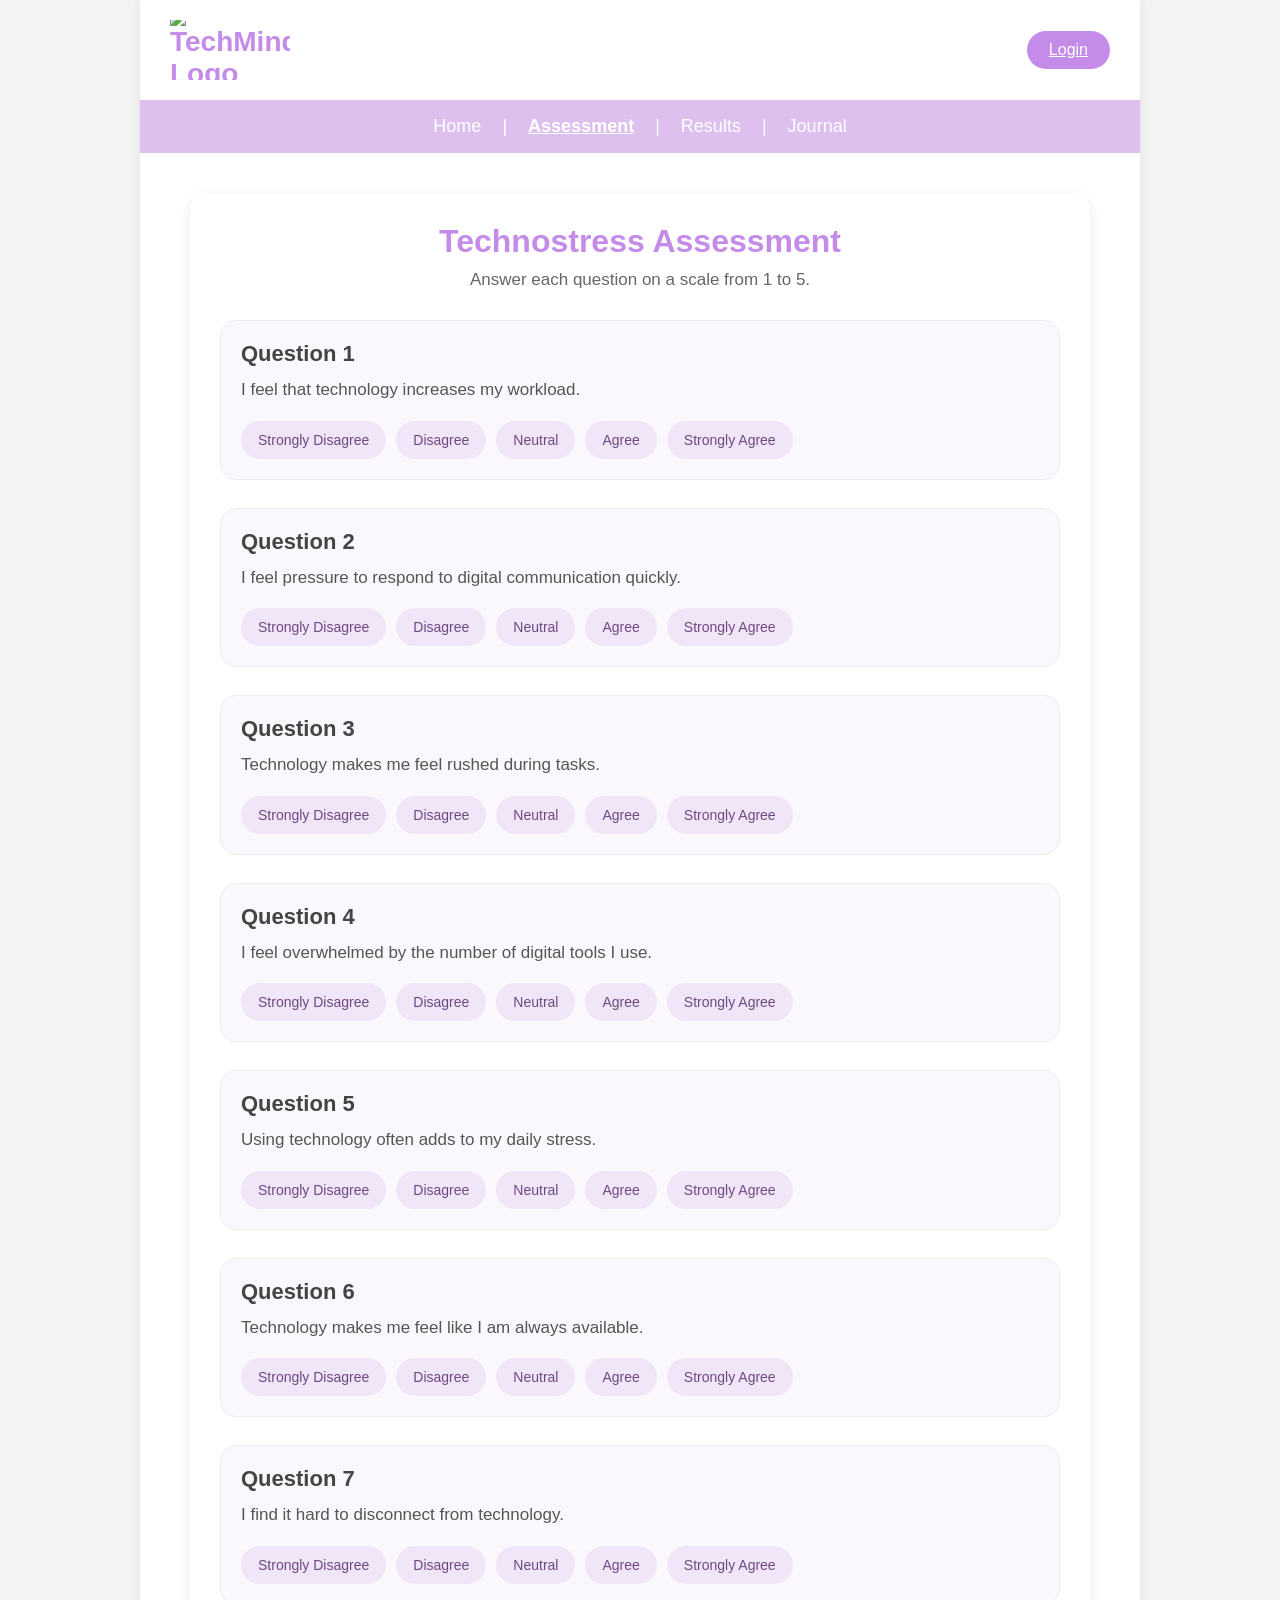
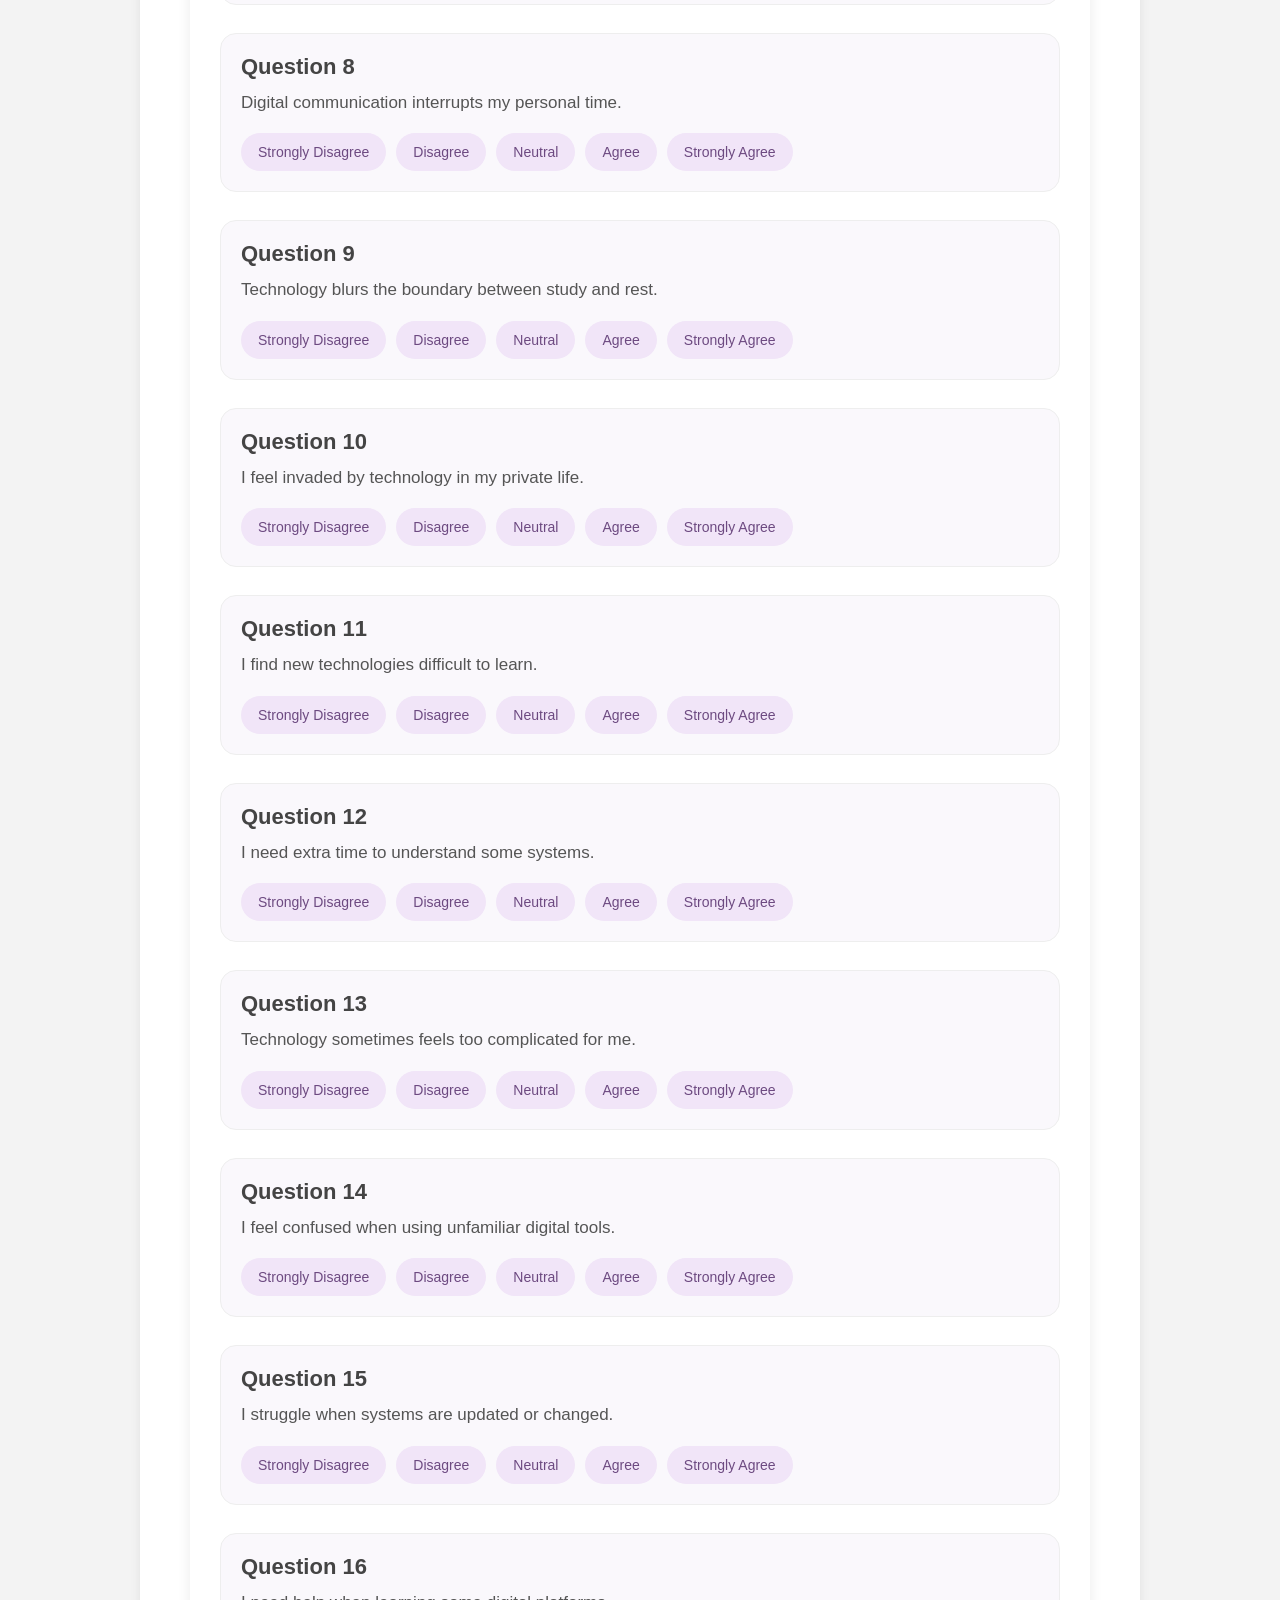
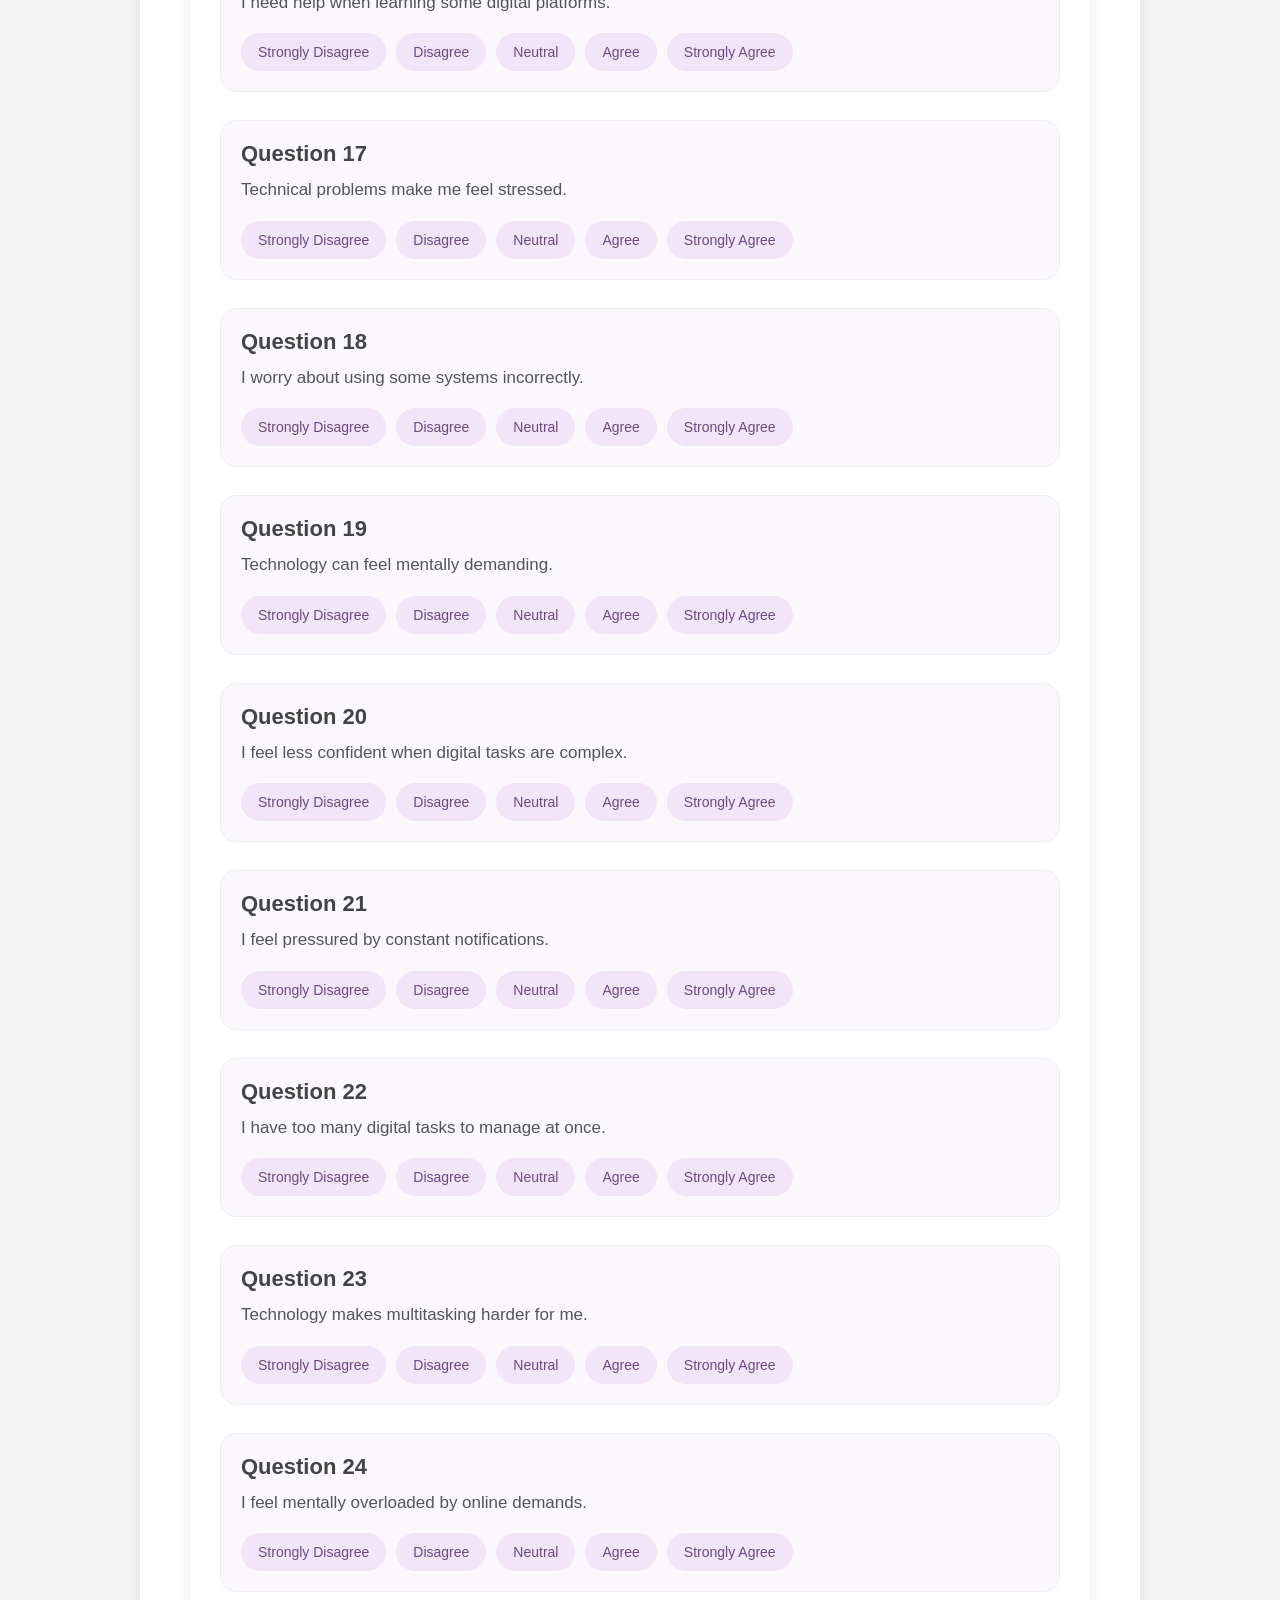
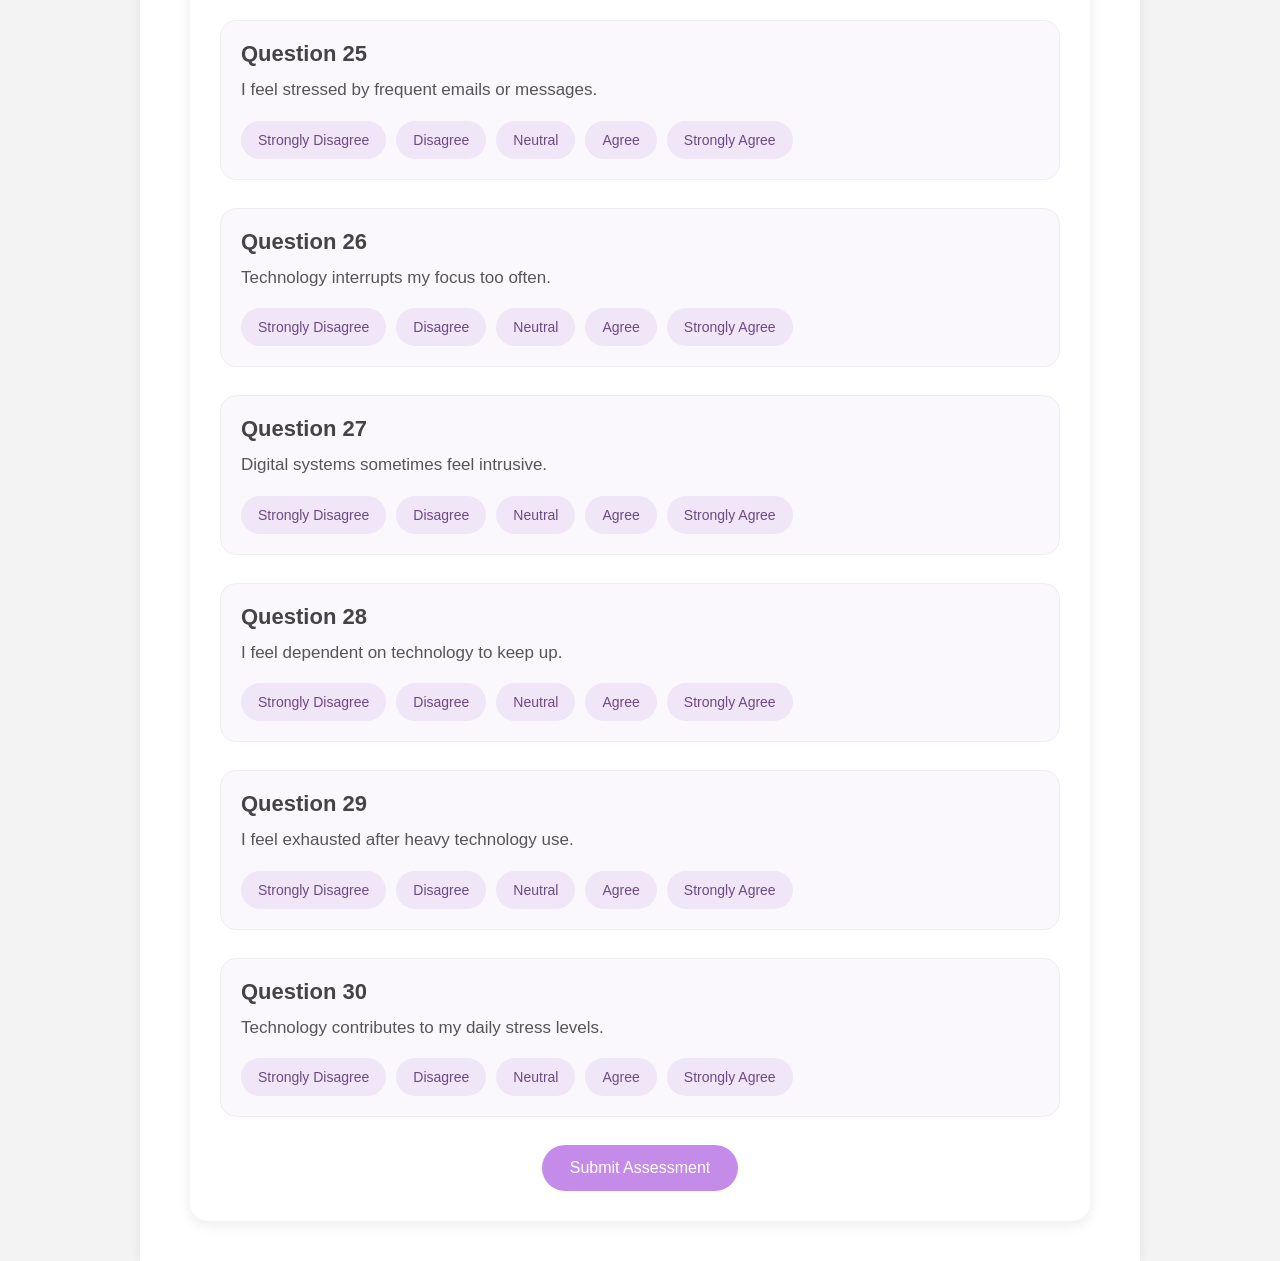
==== assessment.html @ a0c9a8cb "Add files via upload" ====
<!DOCTYPE html>
<html lang="en">
<head>
  <meta charset="UTF-8" />
  <meta name="viewport" content="width=device-width, initial-scale=1.0" />
  <title>TechMind - Assessment</title>
  <link rel="stylesheet" href="style.css" />
</head>
<body>
  <div class="page-container">
    <header class="top-header">
      <div class="logo">
        <div class="logo-container">
          <img src="Images/logo.jpg" alt="TechMind Logo">
        </div>
      </div>
      <a href="login.html" class="login-btn">Login</a>
    </header>

    <nav class="navbar">
      <a href="index.html">Home</a>
      <span>|</span>
      <a href="assessment.html" class="active">Assessment</a>
      <span>|</span>
      <a href="results.html">Results</a>
      <span>|</span>
      <a href="journal.html">Journal</a>
    </nav>

    <main class="content-section">
      <div class="card">
        <h1 class="page-title">Technostress Assessment</h1>
        <p class="page-text">
          Answer each question on a scale from 1 to 5.
        </p>

        <form id="assessment-form">
          <div id="questions-container"></div>

          <button type="submit" class="primary-btn submit-btn">
            Submit Assessment
          </button>
        </form>
      </div>
    </main>
  </div>

 <script>
  const questions = [
    "I feel that technology increases my workload.",
    "I feel pressure to respond to digital communication quickly.",
    "Technology makes me feel rushed during tasks.",
    "I feel overwhelmed by the number of digital tools I use.",
    "Using technology often adds to my daily stress.",
    "Technology makes me feel like I am always available.",
    "I find it hard to disconnect from technology.",
    "Digital communication interrupts my personal time.",
    "Technology blurs the boundary between study and rest.",
    "I feel invaded by technology in my private life.",
    "I find new technologies difficult to learn.",
    "I need extra time to understand some systems.",
    "Technology sometimes feels too complicated for me.",
    "I feel confused when using unfamiliar digital tools.",
    "I struggle when systems are updated or changed.",
    "I need help when learning some digital platforms.",
    "Technical problems make me feel stressed.",
    "I worry about using some systems incorrectly.",
    "Technology can feel mentally demanding.",
    "I feel less confident when digital tasks are complex.",
    "I feel pressured by constant notifications.",
    "I have too many digital tasks to manage at once.",
    "Technology makes multitasking harder for me.",
    "I feel mentally overloaded by online demands.",
    "I feel stressed by frequent emails or messages.",
    "Technology interrupts my focus too often.",
    "Digital systems sometimes feel intrusive.",
    "I feel dependent on technology to keep up.",
    "I feel exhausted after heavy technology use.",
    "Technology contributes to my daily stress levels."
  ];

  const scaleLabels = [
    { value: 1, text: "Strongly Disagree" },
    { value: 2, text: "Disagree" },
    { value: 3, text: "Neutral" },
    { value: 4, text: "Agree" },
    { value: 5, text: "Strongly Agree" }
  ];

  const container = document.getElementById("questions-container");

  questions.forEach((question, index) => {
    const questionNumber = index + 1;

    const block = document.createElement("div");
    block.className = "question-block";

    let optionsHTML = "";
    scaleLabels.forEach(option => {
      optionsHTML += `
        <label class="option-pill">
          <input type="radio" name="q${questionNumber}" value="${option.value}" required />
          <span>${option.text}</span>
        </label>
      `;
    });

    block.innerHTML = `
      <h2 class="question-title">Question ${questionNumber}</h2>
      <p class="question-text">${question}</p>
      <div class="options-row">
        ${optionsHTML}
      </div>
    `;

    container.appendChild(block);
  });

  document.getElementById("assessment-form").addEventListener("submit", async function (e) {
    e.preventDefault();

    const answers = [];

    for (let i = 1; i <= 30; i++) {
      const selected = document.querySelector(`input[name="q${i}"]:checked`);

      if (!selected) {
        alert("Please answer all questions before submitting.");
        return;
      }

      answers.push(Number(selected.value));
    }

    try {
      const response = await fetch("http://127.0.0.1:8000/score", {
        method: "POST",
        headers: {
          "Content-Type": "application/json"
        },
        body: JSON.stringify({ answers: answers })
      });

      if (!response.ok) {
        throw new Error("Server error");
      }

      const data = await response.json();

      localStorage.setItem("technomindResult", JSON.stringify(data));
      window.location.href = "results.html";
    } catch (error) {
      console.error("Error submitting assessment:", error);
      alert("There was a problem submitting the assessment.");
    }
  });
</script>
</body>
</html>
---- style.css ----
* {
  margin: 0;
  padding: 0;
  box-sizing: border-box;
}

body {
  background: #f3f3f3;
  font-family: Arial, sans-serif;
  min-height: 100vh;
  display: flex;
  justify-content: center;
  align-items: stretch;
  padding: 0;
}

.page-container {
  width: 100%;
  max-width: 1000px;
  min-height: 100vh;
  background: white;
  display: flex;
  flex-direction: column;
  box-shadow: 0 0 10px rgba(0, 0, 0, 0.08);
}

/* Header */
.top-header {
  display: flex;
  justify-content: space-between;
  align-items: center;
  padding: 20px 30px;
}

.navbar a.active {
  text-decoration: underline;
  font-weight: bold;
}

.logo {
  font-size: 28px;
  font-weight: bold;
  color: #c58be8;
}

.login-btn {
  background: #c58be8;
  color: white;
  border: none;
  border-radius: 25px;
  padding: 10px 22px;
  cursor: pointer;
  font-size: 16px;
}

/* Navigation */
.navbar {
  background: #dec0ef;
  text-align: center;
  padding: 16px;
  font-size: 18px;
}

.navbar a,
.navbar span {
  color: white;
  text-decoration: none;
  margin: 0 8px;
}

/* Main content */
.main-content {
  flex: 1;
  display: flex;
  justify-content: center;
  align-items: center;
  padding: 40px 20px;
}

.start-btn {
  background: #c58be8;
  color: white;
  border: none;
  border-radius: 40px;
  padding: 20px 50px;
  font-size: 24px;
  cursor: pointer;
}

/* Question area */
#question-area {
  width: 100%;
  max-width: 700px;
  margin: 0 auto 40px auto;
  padding: 20px;
  text-align: center;
}

#question-area h2 {
  font-size: 28px;
  margin-bottom: 15px;
  color: #444;
}

#question-area p {
  font-size: 18px;
  margin-bottom: 20px;
  color: #666;
}

#question-area button {
  background: #c58be8;
  color: white;
  border: none;
  border-radius: 25px;
  padding: 12px 24px;
  font-size: 16px;
  cursor: pointer;
}

.content-section {
  flex: 1;
  display: flex;
  justify-content: center;
  align-items: flex-start;
  padding: 40px 20px;
}

.card {
  width: 100%;
  max-width: 900px;
  background: #ffffff;
  border-radius: 18px;
  padding: 30px;
  box-shadow: 0 4px 14px rgba(0, 0, 0, 0.08);
}

.page-title {
  font-size: 32px;
  color: #c58be8;
  margin-bottom: 10px;
  text-align: center;
}

.page-text {
  text-align: center;
  color: #666;
  font-size: 17px;
  margin-bottom: 30px;
}

.question-block {
  margin-bottom: 28px;
  padding: 20px;
  border: 1px solid #eee;
  border-radius: 16px;
  background: #faf8fc;
}

.question-title {
  font-size: 22px;
  color: #444;
  margin-bottom: 10px;
}

.question-text {
  font-size: 17px;
  color: #555;
  margin-bottom: 18px;
  line-height: 1.5;
}

.options-row {
  display: flex;
  flex-wrap: wrap;
  gap: 10px;
}

.option-pill {
  position: relative;
  cursor: pointer;
}

.option-pill input {
  position: absolute;
  opacity: 0;
  pointer-events: none;
}

.option-pill span {
  display: inline-block;
  padding: 10px 16px;
  border-radius: 999px;
  background: #f1e5f8;
  color: #6d4a81;
  font-size: 14px;
  border: 1px solid transparent;
  transition: 0.2s ease;
}

.option-pill input:checked + span {
  background: #c58be8;
  color: white;
  border-color: #c58be8;
}

.primary-btn,
.secondary-btn,
.link-btn {
  text-decoration: none;
  display: inline-block;
  border: none;
  cursor: pointer;
  font-size: 16px;
}

.primary-btn {
  background: #c58be8;
  color: white;
  padding: 14px 28px;
  border-radius: 999px;
}

.secondary-btn {
  background: #eee;
  color: #444;
  padding: 14px 28px;
  border-radius: 999px;
}

.submit-btn {
  margin: 20px auto 0 auto;
  display: block;
}

.results-card {
  text-align: center;
}

.result-summary {
  display: flex;
  flex-wrap: wrap;
  justify-content: center;
  gap: 20px;
  margin-bottom: 30px;
}

.result-box {
  min-width: 220px;
  background: #faf8fc;
  border-radius: 18px;
  padding: 24px;
  box-shadow: inset 0 0 0 1px #f0e2f7;
}

.result-box h2 {
  font-size: 20px;
  margin-bottom: 10px;
  color: #555;
}

.result-box p {
  font-size: 28px;
  font-weight: bold;
  color: #c58be8;
}

.dimension-list {
  max-width: 500px;
  margin: 0 auto 30px auto;
  text-align: left;
}

.dimension-item {
  display: flex;
  justify-content: space-between;
  align-items: center;
  background: #faf8fc;
  border-radius: 14px;
  padding: 16px 20px;
  margin-bottom: 12px;
}

.dimension-label {
  font-size: 18px;
  color: #444;
}

.dimension-value {
  font-size: 18px;
  font-weight: bold;
  color: #c58be8;
}

.results-actions {
  display: flex;
  justify-content: center;
  flex-wrap: wrap;
  gap: 14px;
}

.no-result-text {
  font-size: 18px;
  color: #666;
  margin-top: 20px;
}

.form-label {
  display: block;
  margin-bottom: 8px;
  margin-top: 16px;
  color: #555;
  font-weight: 600;
}

.form-input {
  width: 100%;
  padding: 14px 16px;
  border: 1px solid #ddd;
  border-radius: 12px;
  font-size: 16px;
  outline: none;
}

.form-input:focus {
  border-color: #c58be8;
}

.login-form {
  margin-top: 10px;
}

.link-btn {
  text-decoration: none;
}


.logo-img {
  height: 45px;
  width: auto;
  object-fit: contain;
}

.logo-container {
  width: 120px;      /* controls how much is visible */
  height: 60px;      /* crop height */
  overflow: hidden;  /* THIS is what crops it */
  display: flex;
  align-items: center;
}

.logo-container img {
  width: 140px;      /* make image bigger than container */
  height: auto;
}
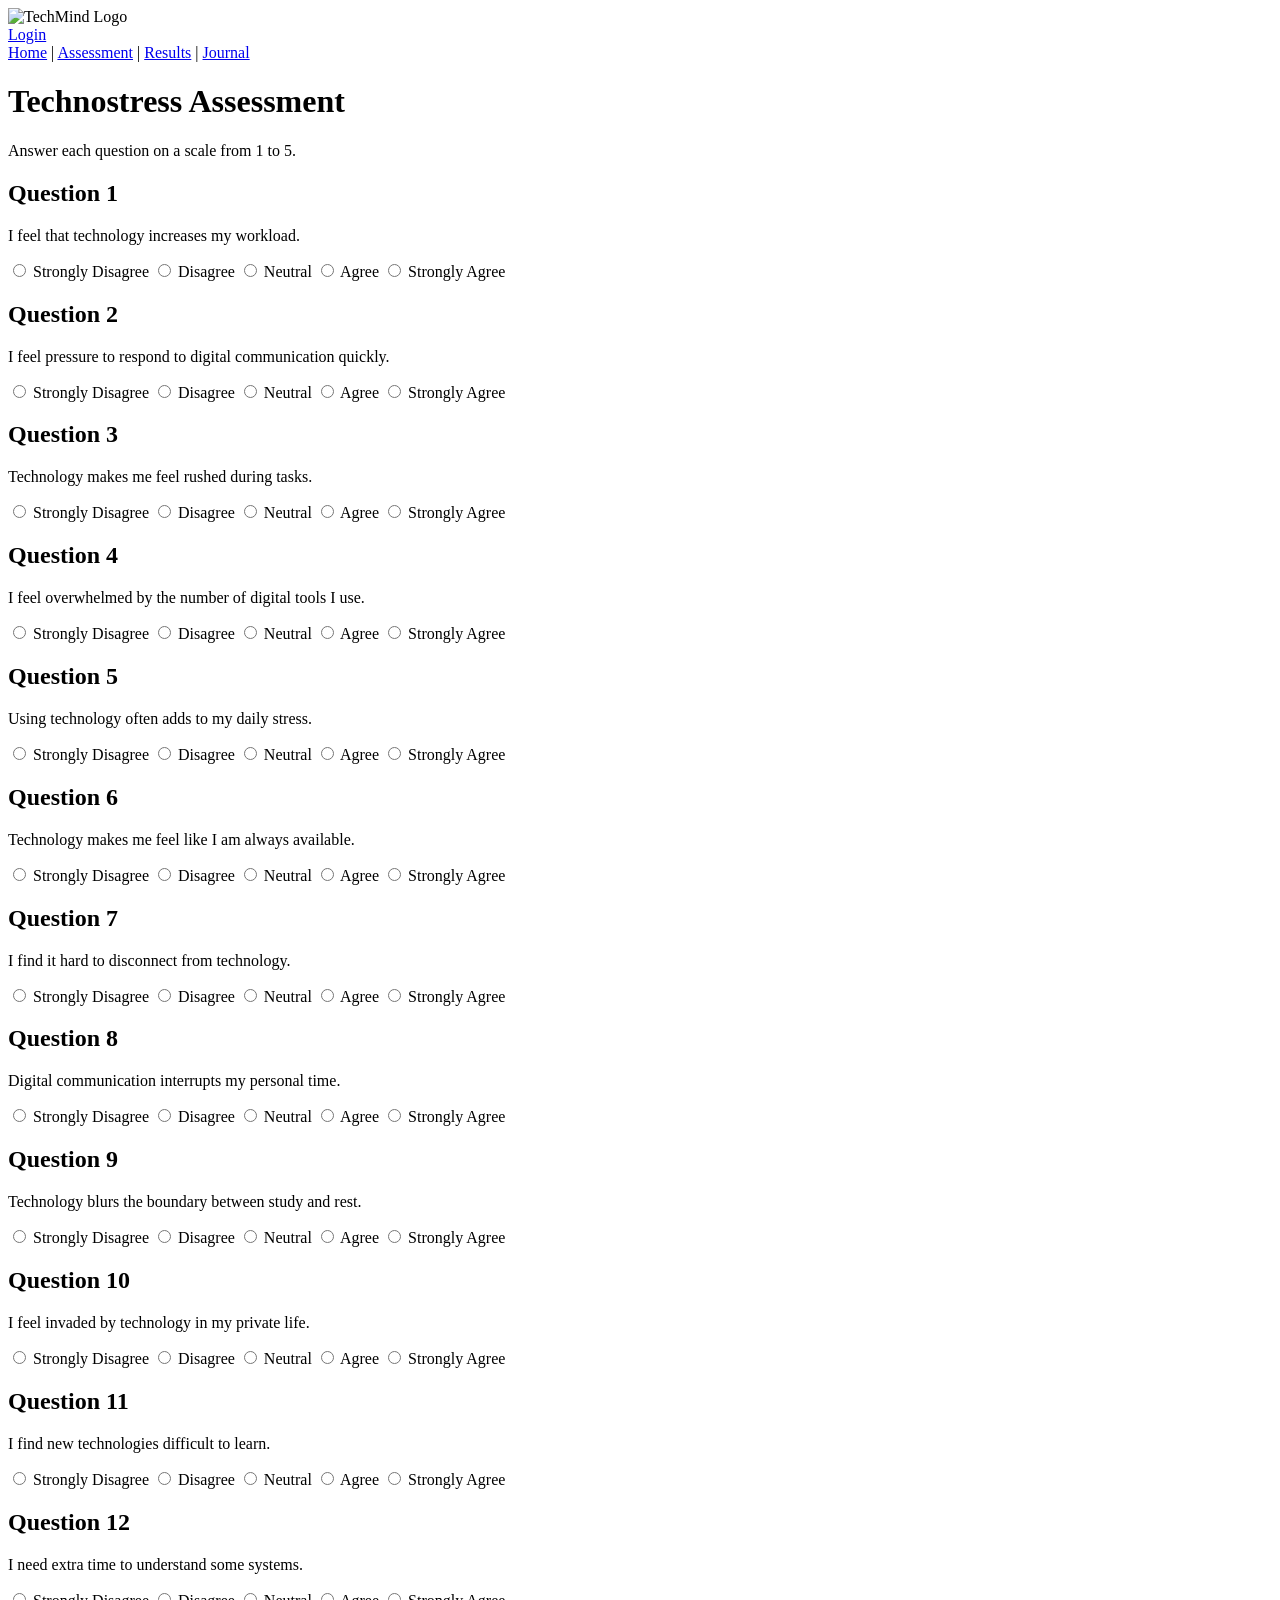
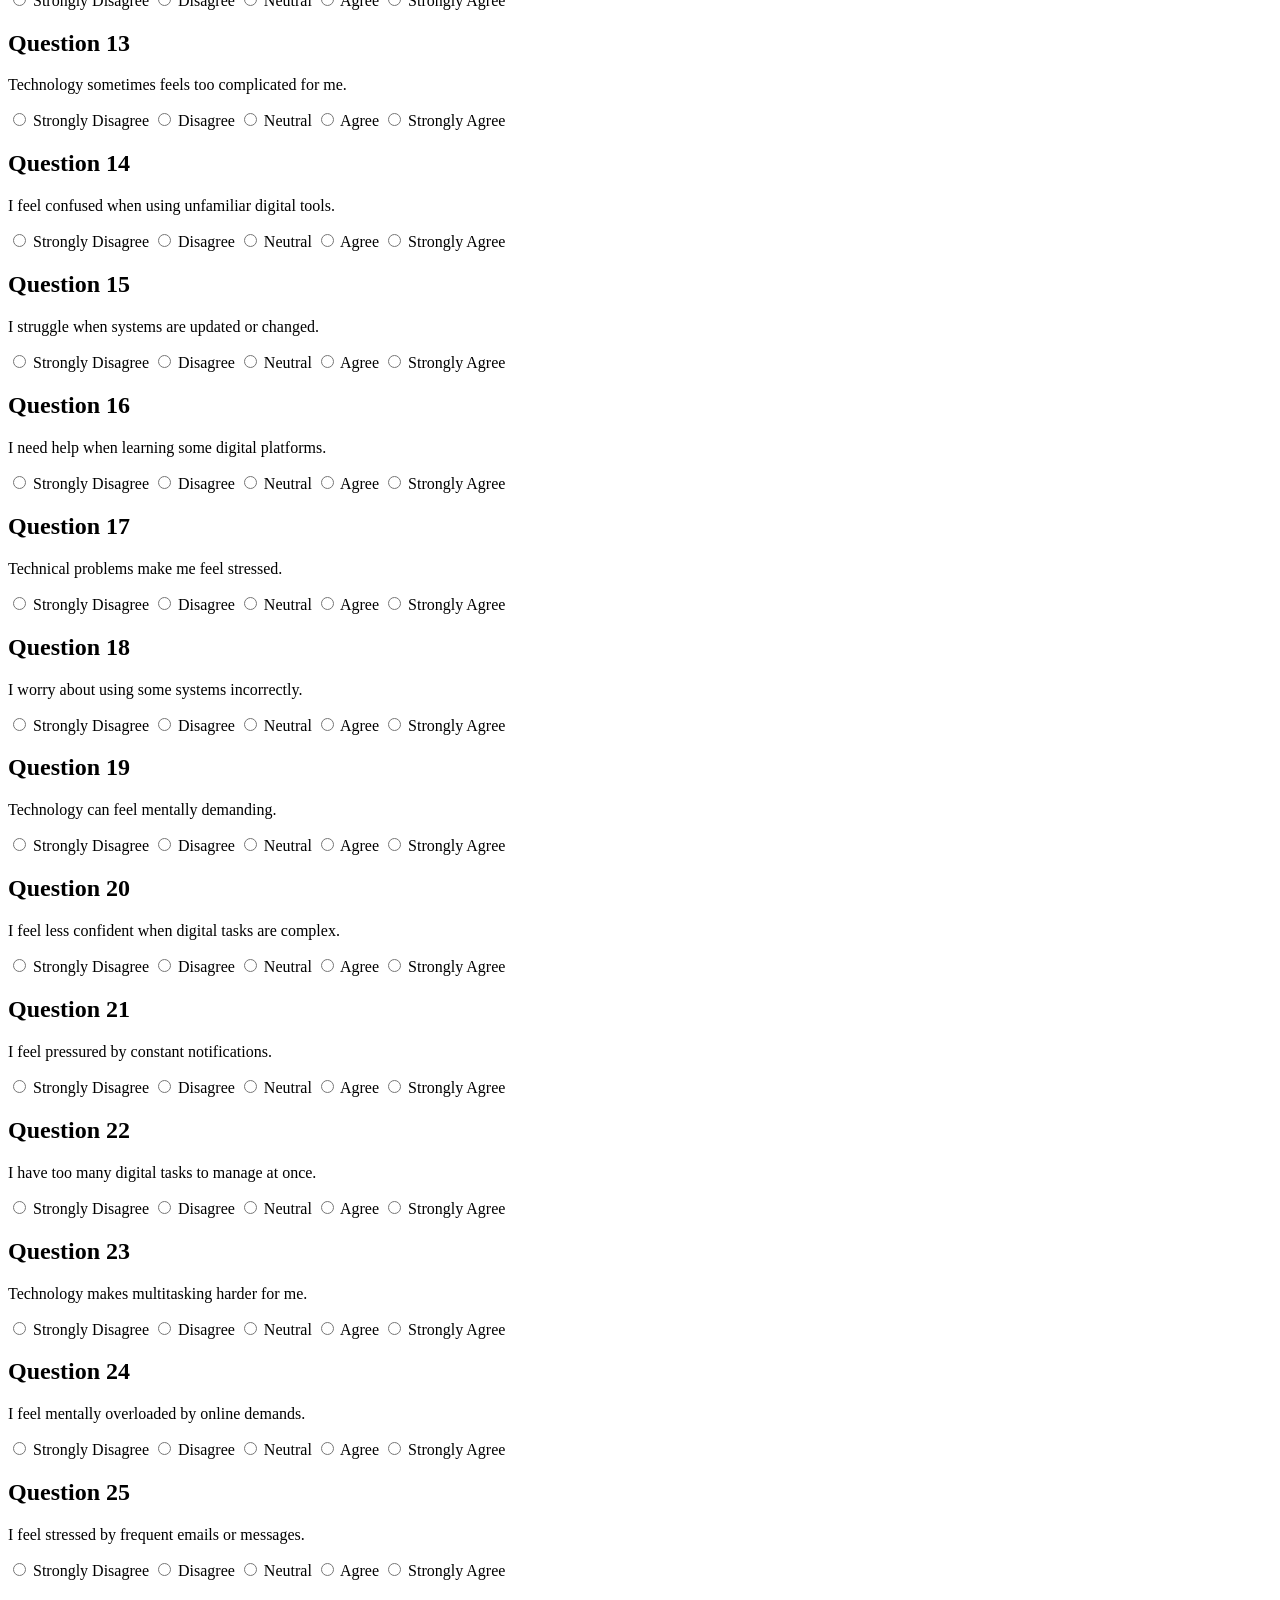
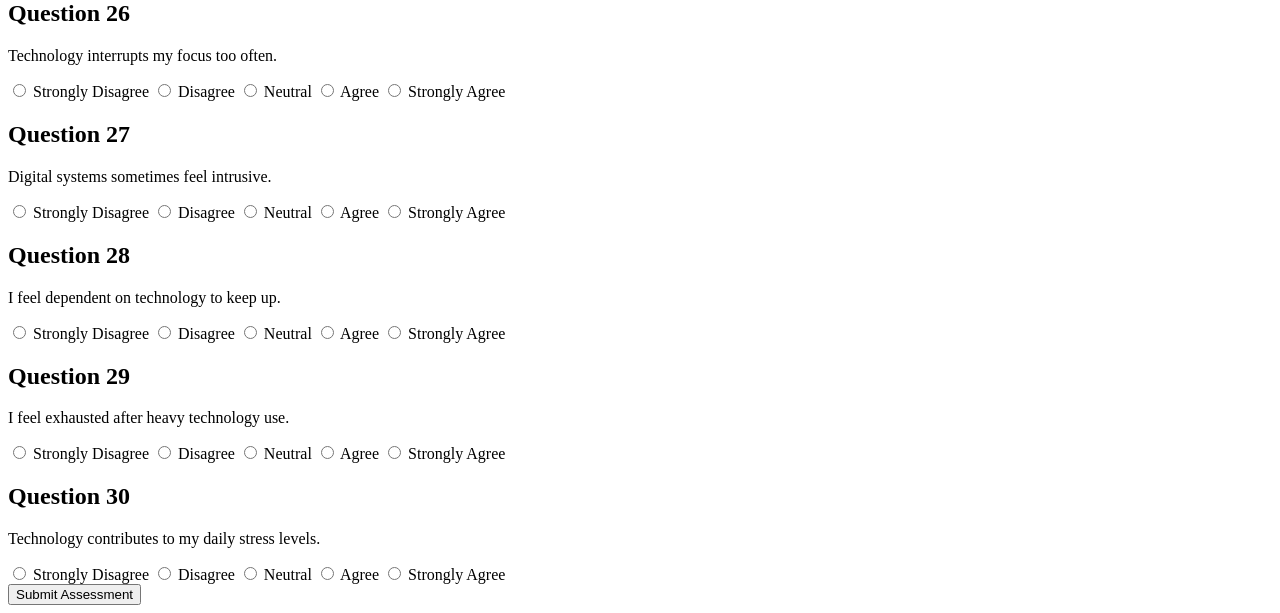
==== commit 50de5322: "Update assessment.html" ====
--- a/assessment.html
+++ b/assessment.html
@@ -4,27 +4,27 @@
   <meta charset="UTF-8" />
   <meta name="viewport" content="width=device-width, initial-scale=1.0" />
   <title>TechMind - Assessment</title>
-  <link rel="stylesheet" href="style.css" />
+  <link rel="stylesheet" href="/static/style.css" />
 </head>
 <body>
   <div class="page-container">
     <header class="top-header">
       <div class="logo">
         <div class="logo-container">
-          <img src="Images/logo.jpg" alt="TechMind Logo">
+          <img src="/static/Images/logo.jpg" alt="TechMind Logo">
         </div>
       </div>
-      <a href="login.html" class="login-btn">Login</a>
+      <a href="/login" class="login-btn">Login</a>
     </header>
 
     <nav class="navbar">
-      <a href="index.html">Home</a>
+      <a href="/">Home</a>
       <span>|</span>
-      <a href="assessment.html" class="active">Assessment</a>
+      <a href="/assessment" class="active">Assessment</a>
       <span>|</span>
-      <a href="results.html">Results</a>
+      <a href="/results">Results</a>
       <span>|</span>
-      <a href="journal.html">Journal</a>
+      <a href="/journal">Journal</a>
     </nav>
 
     <main class="content-section">
@@ -45,115 +45,115 @@
     </main>
   </div>
 
- <script>
-  const questions = [
-    "I feel that technology increases my workload.",
-    "I feel pressure to respond to digital communication quickly.",
-    "Technology makes me feel rushed during tasks.",
-    "I feel overwhelmed by the number of digital tools I use.",
-    "Using technology often adds to my daily stress.",
-    "Technology makes me feel like I am always available.",
-    "I find it hard to disconnect from technology.",
-    "Digital communication interrupts my personal time.",
-    "Technology blurs the boundary between study and rest.",
-    "I feel invaded by technology in my private life.",
-    "I find new technologies difficult to learn.",
-    "I need extra time to understand some systems.",
-    "Technology sometimes feels too complicated for me.",
-    "I feel confused when using unfamiliar digital tools.",
-    "I struggle when systems are updated or changed.",
-    "I need help when learning some digital platforms.",
-    "Technical problems make me feel stressed.",
-    "I worry about using some systems incorrectly.",
-    "Technology can feel mentally demanding.",
-    "I feel less confident when digital tasks are complex.",
-    "I feel pressured by constant notifications.",
-    "I have too many digital tasks to manage at once.",
-    "Technology makes multitasking harder for me.",
-    "I feel mentally overloaded by online demands.",
-    "I feel stressed by frequent emails or messages.",
-    "Technology interrupts my focus too often.",
-    "Digital systems sometimes feel intrusive.",
-    "I feel dependent on technology to keep up.",
-    "I feel exhausted after heavy technology use.",
-    "Technology contributes to my daily stress levels."
-  ];
+  <script>
+    const questions = [
+      "I feel that technology increases my workload.",
+      "I feel pressure to respond to digital communication quickly.",
+      "Technology makes me feel rushed during tasks.",
+      "I feel overwhelmed by the number of digital tools I use.",
+      "Using technology often adds to my daily stress.",
+      "Technology makes me feel like I am always available.",
+      "I find it hard to disconnect from technology.",
+      "Digital communication interrupts my personal time.",
+      "Technology blurs the boundary between study and rest.",
+      "I feel invaded by technology in my private life.",
+      "I find new technologies difficult to learn.",
+      "I need extra time to understand some systems.",
+      "Technology sometimes feels too complicated for me.",
+      "I feel confused when using unfamiliar digital tools.",
+      "I struggle when systems are updated or changed.",
+      "I need help when learning some digital platforms.",
+      "Technical problems make me feel stressed.",
+      "I worry about using some systems incorrectly.",
+      "Technology can feel mentally demanding.",
+      "I feel less confident when digital tasks are complex.",
+      "I feel pressured by constant notifications.",
+      "I have too many digital tasks to manage at once.",
+      "Technology makes multitasking harder for me.",
+      "I feel mentally overloaded by online demands.",
+      "I feel stressed by frequent emails or messages.",
+      "Technology interrupts my focus too often.",
+      "Digital systems sometimes feel intrusive.",
+      "I feel dependent on technology to keep up.",
+      "I feel exhausted after heavy technology use.",
+      "Technology contributes to my daily stress levels."
+    ];
 
-  const scaleLabels = [
-    { value: 1, text: "Strongly Disagree" },
-    { value: 2, text: "Disagree" },
-    { value: 3, text: "Neutral" },
-    { value: 4, text: "Agree" },
-    { value: 5, text: "Strongly Agree" }
-  ];
+    const scaleLabels = [
+      { value: 1, text: "Strongly Disagree" },
+      { value: 2, text: "Disagree" },
+      { value: 3, text: "Neutral" },
+      { value: 4, text: "Agree" },
+      { value: 5, text: "Strongly Agree" }
+    ];
 
-  const container = document.getElementById("questions-container");
+    const container = document.getElementById("questions-container");
 
-  questions.forEach((question, index) => {
-    const questionNumber = index + 1;
+    questions.forEach((question, index) => {
+      const questionNumber = index + 1;
 
-    const block = document.createElement("div");
-    block.className = "question-block";
+      const block = document.createElement("div");
+      block.className = "question-block";
 
-    let optionsHTML = "";
-    scaleLabels.forEach(option => {
-      optionsHTML += `
-        <label class="option-pill">
-          <input type="radio" name="q${questionNumber}" value="${option.value}" required />
-          <span>${option.text}</span>
-        </label>
+      let optionsHTML = "";
+      scaleLabels.forEach(option => {
+        optionsHTML += `
+          <label class="option-pill">
+            <input type="radio" name="q${questionNumber}" value="${option.value}" required />
+            <span>${option.text}</span>
+          </label>
+        `;
+      });
+
+      block.innerHTML = `
+        <h2 class="question-title">Question ${questionNumber}</h2>
+        <p class="question-text">${question}</p>
+        <div class="options-row">
+          ${optionsHTML}
+        </div>
       `;
+
+      container.appendChild(block);
     });
 
-    block.innerHTML = `
-      <h2 class="question-title">Question ${questionNumber}</h2>
-      <p class="question-text">${question}</p>
-      <div class="options-row">
-        ${optionsHTML}
-      </div>
-    `;
+    document.getElementById("assessment-form").addEventListener("submit", async function (e) {
+      e.preventDefault();
 
-    container.appendChild(block);
-  });
+      const answers = [];
 
-  document.getElementById("assessment-form").addEventListener("submit", async function (e) {
-    e.preventDefault();
+      for (let i = 1; i <= 30; i++) {
+        const selected = document.querySelector(`input[name="q${i}"]:checked`);
 
-    const answers = [];
+        if (!selected) {
+          alert("Please answer all questions before submitting.");
+          return;
+        }
 
-    for (let i = 1; i <= 30; i++) {
-      const selected = document.querySelector(`input[name="q${i}"]:checked`);
-
-      if (!selected) {
-        alert("Please answer all questions before submitting.");
-        return;
+        answers.push(Number(selected.value));
       }
 
-      answers.push(Number(selected.value));
-    }
+      try {
+        const response = await fetch("/score", {
+          method: "POST",
+          headers: {
+            "Content-Type": "application/json"
+          },
+          body: JSON.stringify({ answers: answers })
+        });
 
-    try {
-      const response = await fetch("http://127.0.0.1:8000/score", {
-        method: "POST",
-        headers: {
-          "Content-Type": "application/json"
-        },
-        body: JSON.stringify({ answers: answers })
-      });
+        if (!response.ok) {
+          throw new Error("Server error");
+        }
 
-      if (!response.ok) {
-        throw new Error("Server error");
+        const data = await response.json();
+
+        localStorage.setItem("technomindResult", JSON.stringify(data));
+        window.location.href = "/results";
+      } catch (error) {
+        console.error("Error submitting assessment:", error);
+        alert("There was a problem submitting the assessment.");
       }
-
-      const data = await response.json();
-
-      localStorage.setItem("technomindResult", JSON.stringify(data));
-      window.location.href = "results.html";
-    } catch (error) {
-      console.error("Error submitting assessment:", error);
-      alert("There was a problem submitting the assessment.");
-    }
-  });
-</script>
+    });
+  </script>
 </body>
-</html>+</html>
